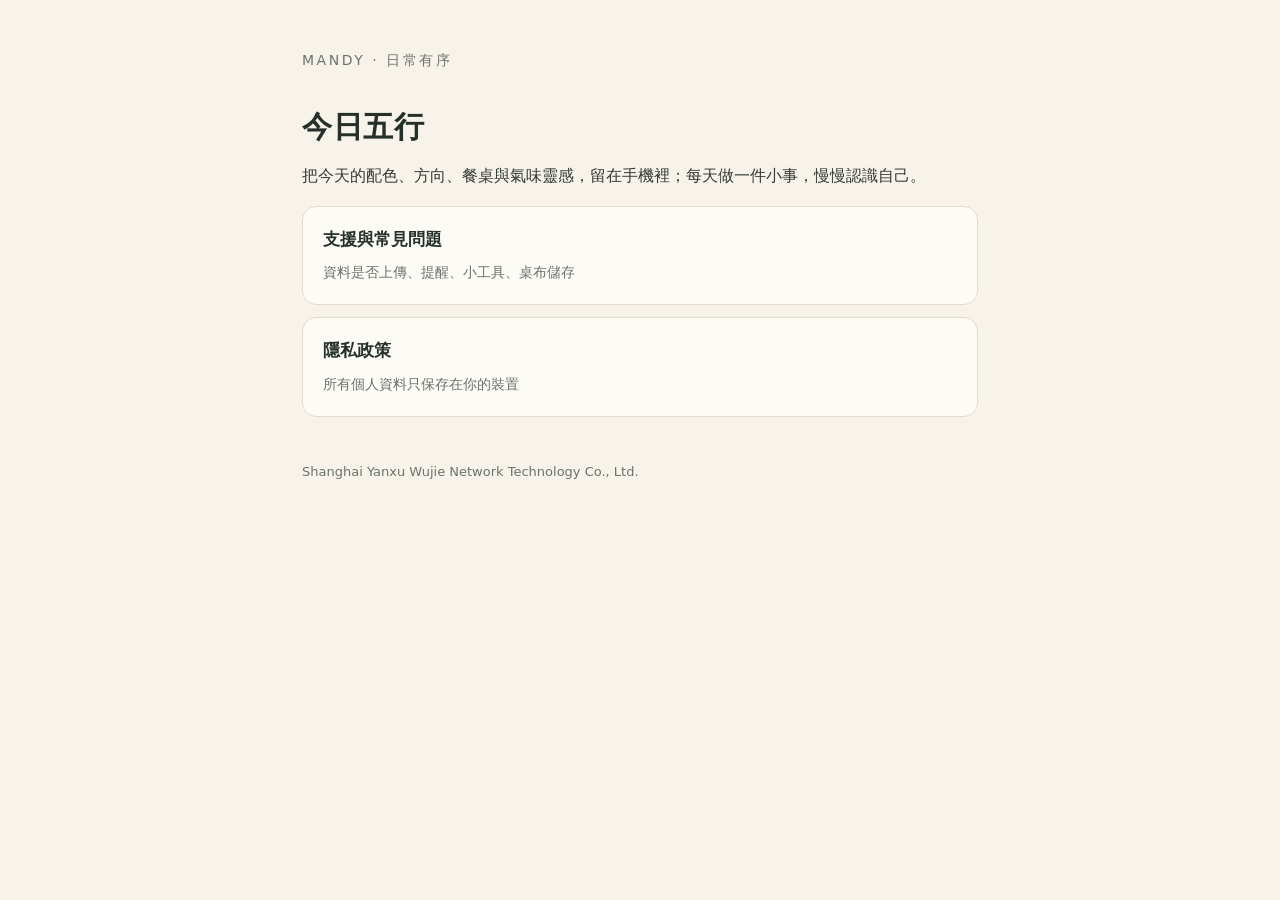
==== index.html @ 8f31bf6f "Add 今日五行 privacy and support pages" ====
<!doctype html>
<html lang="zh-Hant">
<head>
<meta charset="utf-8" />
<meta name="viewport" content="width=device-width, initial-scale=1" />
<title>今日五行</title>
<link rel="stylesheet" href="./style.css" />
</head>
<body>
<main>
  <p class="brand">MANDY · 日常有序</p>
  <h1>今日五行</h1>
  <p>把今天的配色、方向、餐桌與氣味靈感，留在手機裡；每天做一件小事，慢慢認識自己。</p>
  <a class="card" href="./support.html"><strong>支援與常見問題</strong><span>資料是否上傳、提醒、小工具、桌布儲存</span></a>
  <a class="card" href="./privacy.html"><strong>隱私政策</strong><span>所有個人資料只保存在你的裝置</span></a>
  <footer>Shanghai Yanxu Wujie Network Technology Co., Ltd.</footer>
</main>
</body>
</html>
---- style.css ----
:root{--paper:#f7f3ea;--ink:#26302a;--muted:#6b736c;--green:#4f6b57;--line:#e2dccd}
*{box-sizing:border-box}
body{margin:0;background:var(--paper);color:var(--ink);font:16px/1.75 -apple-system,"PingFang TC","Noto Sans TC",system-ui,sans-serif}
main{max-width:720px;margin:0 auto;padding:48px 22px 72px}
.brand{margin:0 0 34px;font-size:14px;letter-spacing:.18em;color:var(--muted)}
.brand a{color:var(--muted);text-decoration:none}
h1{font-size:30px;line-height:1.3;margin:0 0 6px;letter-spacing:.02em}
h2{font-size:18px;margin:34px 0 8px}
p,li{color:#333b34}
.meta{color:var(--muted);font-size:13px;margin:0 0 26px}
a{color:var(--green)}
ul{padding-left:1.15em}
li{margin:6px 0}
hr{border:0;border-top:1px solid var(--line);margin:38px 0 22px}
.card{display:block;border:1px solid var(--line);border-radius:14px;padding:18px 20px;margin:12px 0;text-decoration:none;color:var(--ink);background:#fdfbf6}
.card strong{display:block;font-size:17px;margin-bottom:4px}
.card span{color:var(--muted);font-size:14px}
footer{margin-top:44px;color:var(--muted);font-size:13px}
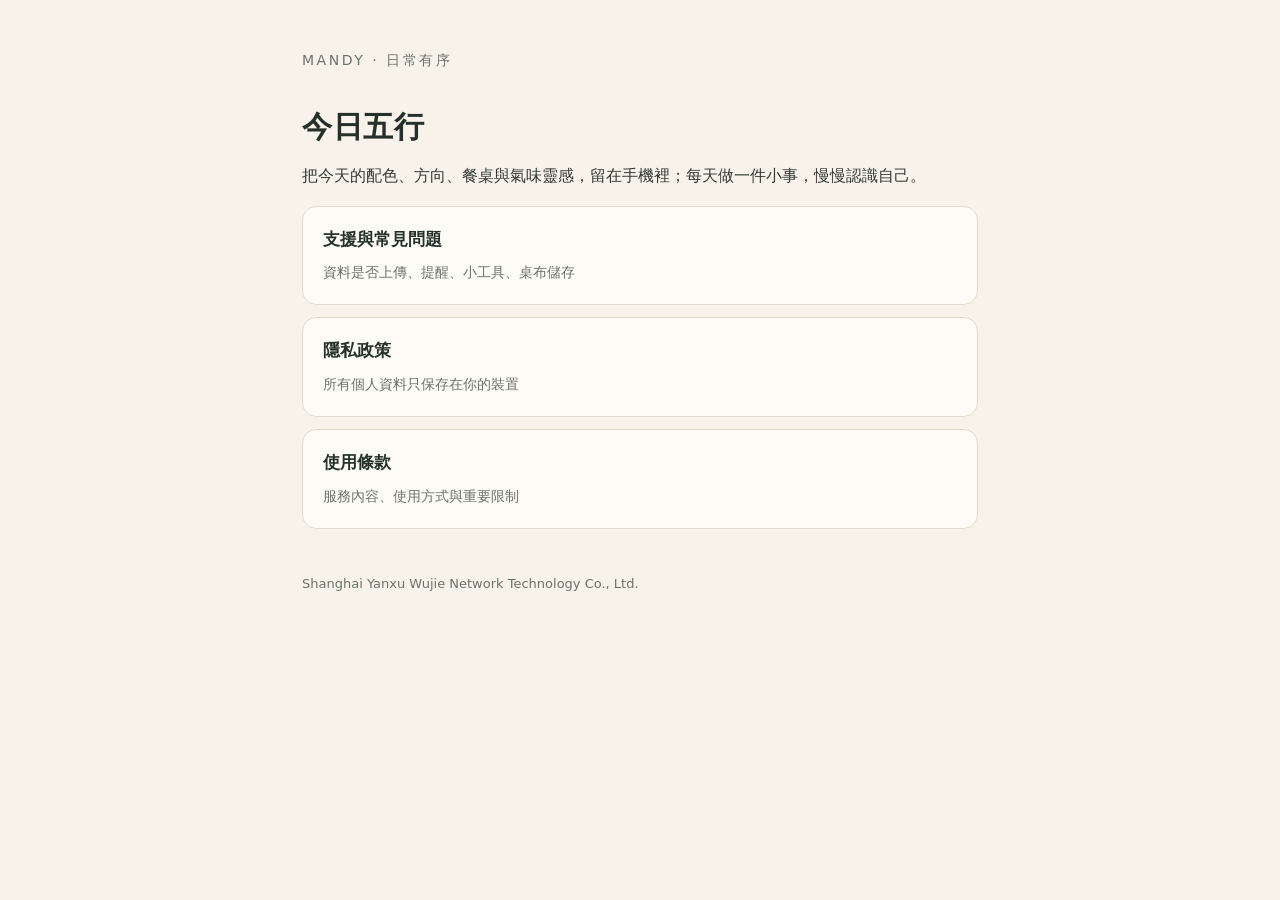
==== commit 4f9d7009: "feat: 添加使用條款頁面及導航連結" ====
--- a/index.html
+++ b/index.html
@@ -13,6 +13,7 @@
   <p>把今天的配色、方向、餐桌與氣味靈感，留在手機裡；每天做一件小事，慢慢認識自己。</p>
   <a class="card" href="./support.html"><strong>支援與常見問題</strong><span>資料是否上傳、提醒、小工具、桌布儲存</span></a>
   <a class="card" href="./privacy.html"><strong>隱私政策</strong><span>所有個人資料只保存在你的裝置</span></a>
+  <a class="card" href="./terms.html"><strong>使用條款</strong><span>服務內容、使用方式與重要限制</span></a>
   <footer>Shanghai Yanxu Wujie Network Technology Co., Ltd.</footer>
 </main>
 </body>
